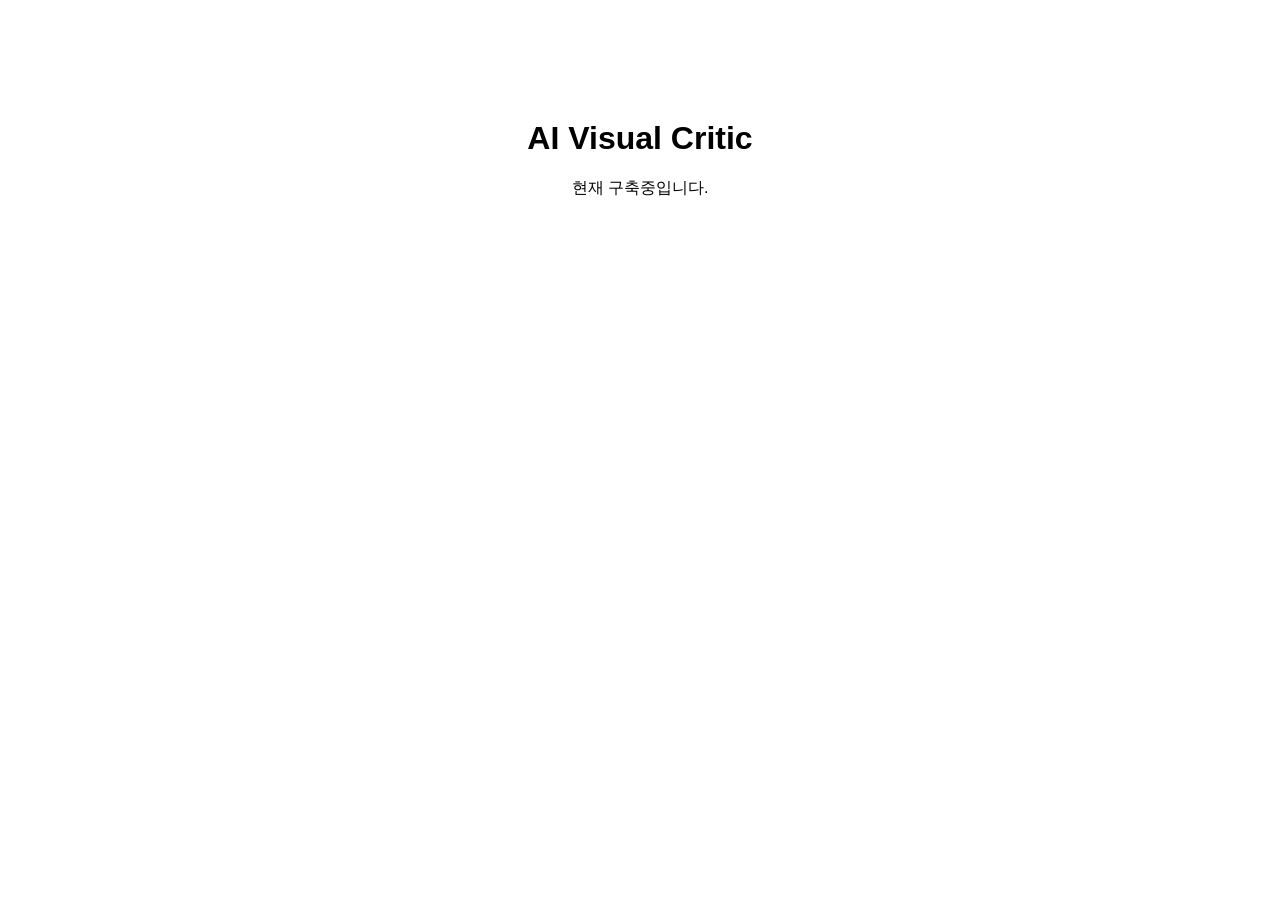
==== index.html @ 06d91461 "Create index.html" ====
<!DOCTYPE html>
<html>
<head>
<meta charset="UTF-8">
<title>AI Visual Critic</title>
</head>
<body style="text-align:center; margin-top:120px; font-family:Arial;">
<h1>AI Visual Critic</h1>
<p>현재 구축중입니다.</p>
</body>
</html>
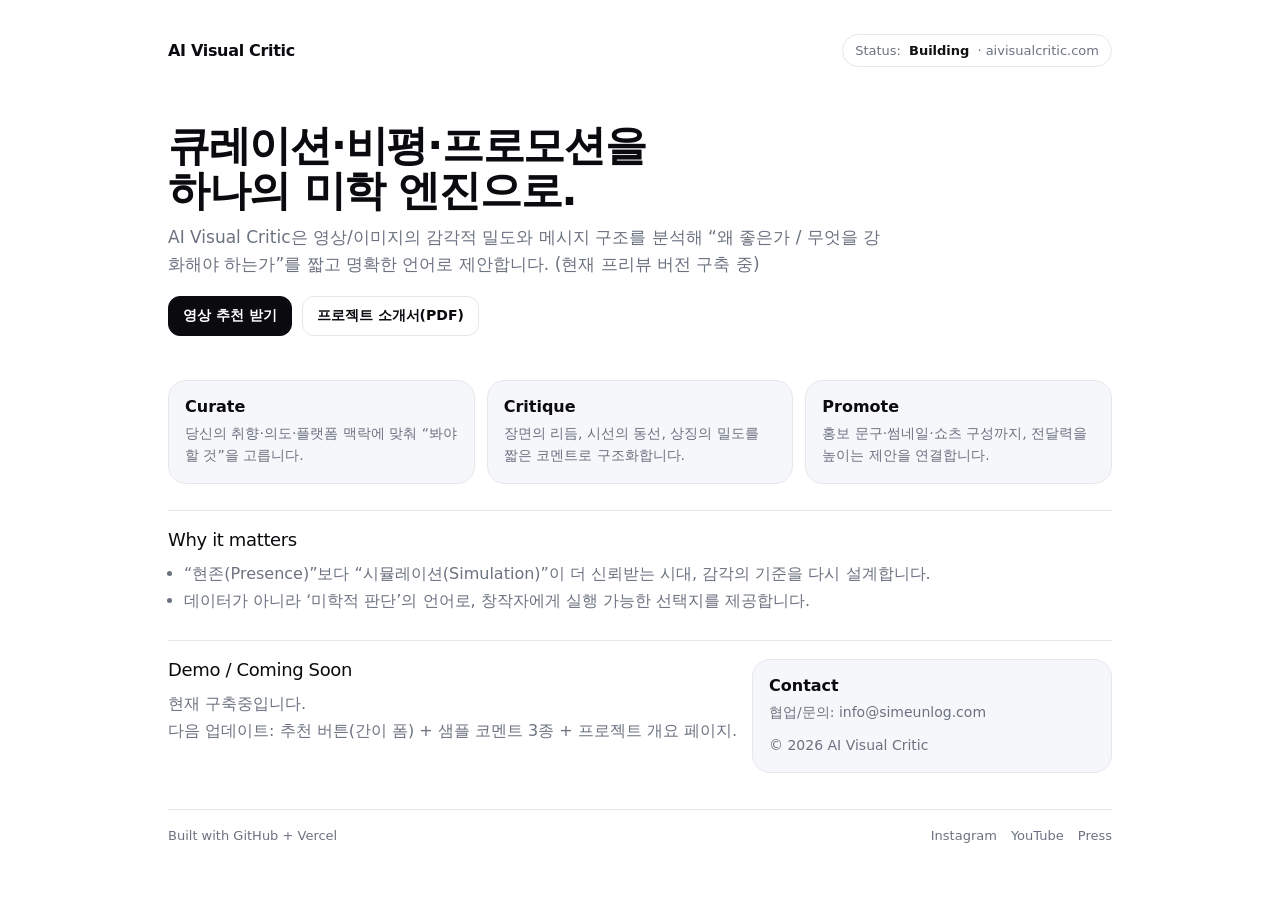
==== commit 51ed6f85: "Update index.html" ====
--- a/index.html
+++ b/index.html
@@ -1,11 +1,110 @@
 <!DOCTYPE html>
-<html>
+<html lang="ko">
 <head>
-<meta charset="UTF-8">
-<title>AI Visual Critic</title>
+  <meta charset="UTF-8" />
+  <meta name="viewport" content="width=device-width, initial-scale=1" />
+  <title>AI Visual Critic</title>
+  <meta name="description" content="AI Visual Critic — 큐레이션·비평·프로모션을 하나의 파이프라인으로 묶는 영상/미학 엔진." />
+  <style>
+    :root { --fg:#0b0b0f; --muted:#6b7280; --bg:#ffffff; --card:#f6f7fb; --line:#e5e7eb; }
+    *{box-sizing:border-box}
+    body{margin:0;font-family:system-ui,-apple-system,Segoe UI,Roboto,Apple SD Gothic Neo,Noto Sans KR,Arial,sans-serif;color:var(--fg);background:var(--bg)}
+    a{color:inherit;text-decoration:none}
+    .wrap{max-width:980px;margin:0 auto;padding:28px 18px 60px}
+    .top{display:flex;align-items:center;justify-content:space-between;gap:12px;padding:6px 0 22px}
+    .brand{font-weight:800;letter-spacing:-.02em}
+    .pill{display:inline-flex;align-items:center;gap:8px;border:1px solid var(--line);padding:8px 12px;border-radius:999px;font-size:13px;color:var(--muted)}
+    .hero{padding:34px 0 18px}
+    h1{font-size:42px;line-height:1.08;margin:0 0 10px;letter-spacing:-.03em}
+    .tagline{font-size:17px;line-height:1.6;color:var(--muted);max-width:720px;margin:0 0 18px}
+    .btns{display:flex;flex-wrap:wrap;gap:10px;margin:18px 0 0}
+    .btn{border:1px solid var(--line);background:#fff;padding:10px 14px;border-radius:12px;font-weight:600;font-size:14px}
+    .btn.primary{background:var(--fg);color:#fff;border-color:var(--fg)}
+    .grid{display:grid;grid-template-columns:repeat(3,1fr);gap:12px;margin:26px 0 10px}
+    .card{background:var(--card);border:1px solid var(--line);border-radius:18px;padding:16px}
+    .k{font-weight:800;margin:0 0 6px}
+    .d{margin:0;color:var(--muted);line-height:1.6;font-size:14px}
+    .section{margin:26px 0 0;padding-top:18px;border-top:1px solid var(--line)}
+    .h2{font-size:18px;margin:0 0 10px;letter-spacing:-.02em}
+    .bul{margin:0;padding-left:16px;color:var(--muted);line-height:1.7}
+    .demo{display:flex;flex-wrap:wrap;gap:12px;align-items:flex-start;justify-content:space-between}
+    .note{color:var(--muted);line-height:1.7;margin:0}
+    .footer{margin-top:36px;padding-top:18px;border-top:1px solid var(--line);display:flex;flex-wrap:wrap;gap:10px;justify-content:space-between;color:var(--muted);font-size:13px}
+    .links{display:flex;gap:14px;flex-wrap:wrap}
+    @media (max-width:860px){ .grid{grid-template-columns:1fr} h1{font-size:34px} }
+  </style>
 </head>
-<body style="text-align:center; margin-top:120px; font-family:Arial;">
-<h1>AI Visual Critic</h1>
-<p>현재 구축중입니다.</p>
+<body>
+  <div class="wrap">
+    <div class="top">
+      <div class="brand">AI Visual Critic</div>
+      <div class="pill">Status: <b style="color:#111">Building</b> · aivisualcritic.com</div>
+    </div>
+
+    <div class="hero">
+      <h1>큐레이션·비평·프로모션을<br/>하나의 미학 엔진으로.</h1>
+      <p class="tagline">
+        AI Visual Critic은 영상/이미지의 감각적 밀도와 메시지 구조를 분석해
+        “왜 좋은가 / 무엇을 강화해야 하는가”를 짧고 명확한 언어로 제안합니다.
+        (현재 프리뷰 버전 구축 중)
+      </p>
+
+      <div class="btns">
+        <a class="btn primary" href="#" onclick="alert('준비 중입니다.');return false;">영상 추천 받기</a>
+        <a class="btn" href="#" onclick="alert('소개서 링크를 붙여넣으면 됩니다.');return false;">프로젝트 소개서(PDF)</a>
+      </div>
+    </div>
+
+    <div class="grid">
+      <div class="card">
+        <p class="k">Curate</p>
+        <p class="d">당신의 취향·의도·플랫폼 맥락에 맞춰 “봐야 할 것”을 고릅니다.</p>
+      </div>
+      <div class="card">
+        <p class="k">Critique</p>
+        <p class="d">장면의 리듬, 시선의 동선, 상징의 밀도를 짧은 코멘트로 구조화합니다.</p>
+      </div>
+      <div class="card">
+        <p class="k">Promote</p>
+        <p class="d">홍보 문구·썸네일·쇼츠 구성까지, 전달력을 높이는 제안을 연결합니다.</p>
+      </div>
+    </div>
+
+    <div class="section">
+      <p class="h2">Why it matters</p>
+      <ul class="bul">
+        <li>“현존(Presence)”보다 “시뮬레이션(Simulation)”이 더 신뢰받는 시대, 감각의 기준을 다시 설계합니다.</li>
+        <li>데이터가 아니라 ‘미학적 판단’의 언어로, 창작자에게 실행 가능한 선택지를 제공합니다.</li>
+      </ul>
+    </div>
+
+    <div class="section demo">
+      <div>
+        <p class="h2">Demo / Coming Soon</p>
+        <p class="note">
+          현재 구축중입니다.<br/>
+          다음 업데이트: 추천 버튼(간이 폼) + 샘플 코멘트 3종 + 프로젝트 개요 페이지.
+        </p>
+      </div>
+      <div class="card" style="min-width:260px;max-width:360px;flex:1">
+        <p class="k">Contact</p>
+        <p class="d">협업/문의: <a href="mailto:info@simeunlog.com">info@simeunlog.com</a></p>
+        <p class="d" style="margin-top:10px">© <span id="y"></span> AI Visual Critic</p>
+      </div>
+    </div>
+
+    <div class="footer">
+      <div>Built with GitHub + Vercel</div>
+      <div class="links">
+        <a href="#" onclick="alert('링크를 넣어주세요.');return false;">Instagram</a>
+        <a href="#" onclick="alert('링크를 넣어주세요.');return false;">YouTube</a>
+        <a href="#" onclick="alert('링크를 넣어주세요.');return false;">Press</a>
+      </div>
+    </div>
+  </div>
+
+  <script>
+    document.getElementById('y').textContent = new Date().getFullYear();
+  </script>
 </body>
 </html>
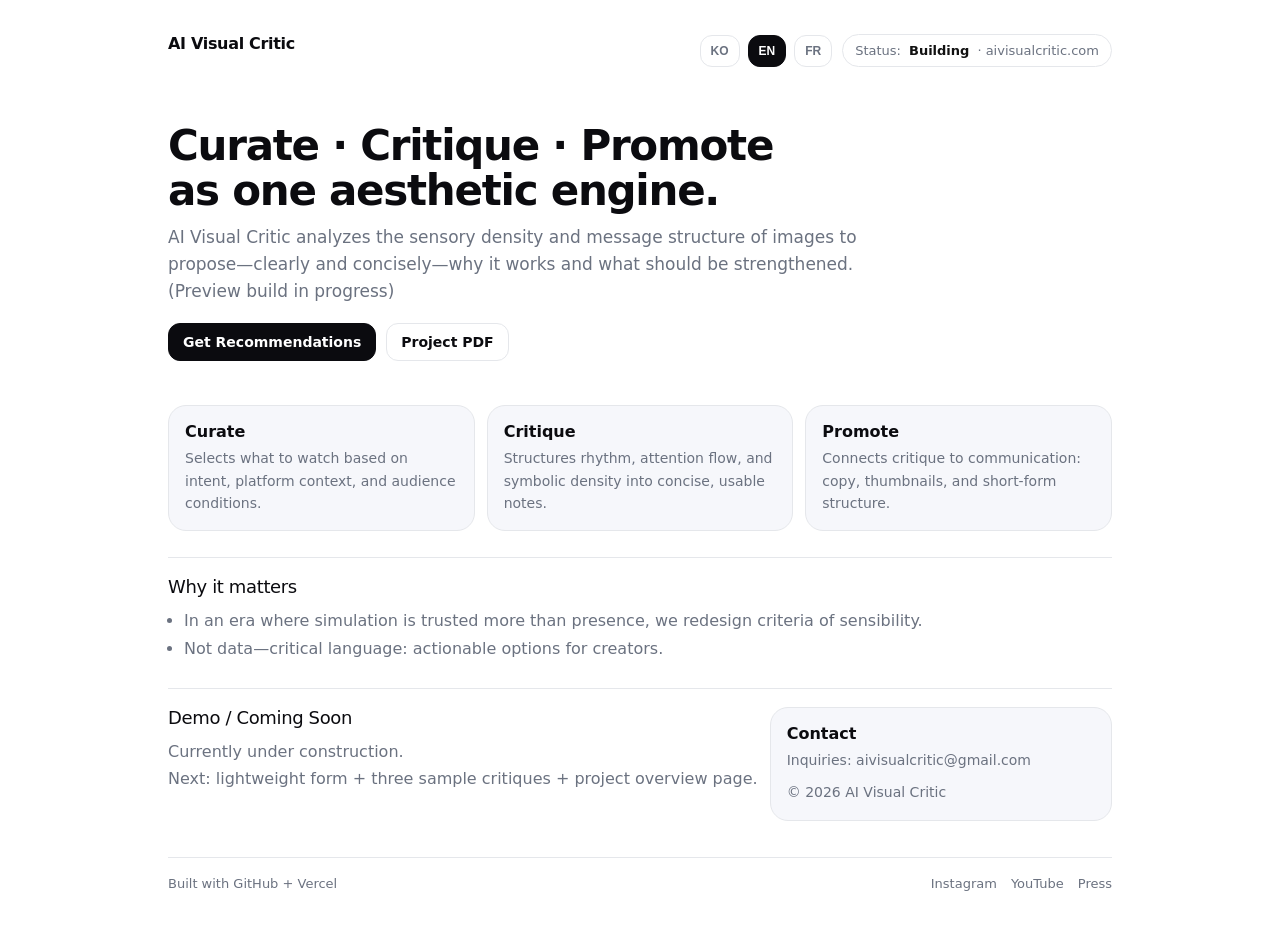
==== commit 0cd6bddd: "Update index.html" ====
--- a/index.html
+++ b/index.html
@@ -4,91 +4,112 @@
   <meta charset="UTF-8" />
   <meta name="viewport" content="width=device-width, initial-scale=1" />
   <title>AI Visual Critic</title>
-  <meta name="description" content="AI Visual Critic — 큐레이션·비평·프로모션을 하나의 파이프라인으로 묶는 영상/미학 엔진." />
+  <meta name="description" content="AI Visual Critic — 큐레이션·비평·프로모션을 하나의 미학 엔진으로." />
   <style>
     :root { --fg:#0b0b0f; --muted:#6b7280; --bg:#ffffff; --card:#f6f7fb; --line:#e5e7eb; }
     *{box-sizing:border-box}
     body{margin:0;font-family:system-ui,-apple-system,Segoe UI,Roboto,Apple SD Gothic Neo,Noto Sans KR,Arial,sans-serif;color:var(--fg);background:var(--bg)}
     a{color:inherit;text-decoration:none}
     .wrap{max-width:980px;margin:0 auto;padding:28px 18px 60px}
-    .top{display:flex;align-items:center;justify-content:space-between;gap:12px;padding:6px 0 22px}
+    .top{display:flex;align-items:flex-start;justify-content:space-between;gap:12px;padding:6px 0 22px}
     .brand{font-weight:800;letter-spacing:-.02em}
-    .pill{display:inline-flex;align-items:center;gap:8px;border:1px solid var(--line);padding:8px 12px;border-radius:999px;font-size:13px;color:var(--muted)}
+    .right{display:flex;align-items:center;gap:10px;flex-wrap:wrap;justify-content:flex-end}
+    .pill{display:inline-flex;align-items:center;gap:8px;border:1px solid var(--line);padding:8px 12px;border-radius:999px;font-size:13px;color:var(--muted);white-space:nowrap}
+    .lang{display:flex;gap:8px;flex-wrap:wrap}
+    .lbtn{border:1px solid var(--line);background:#fff;padding:8px 10px;border-radius:12px;font-weight:800;font-size:12px;color:var(--muted);cursor:pointer}
+    .lbtn.active{background:var(--fg);border-color:var(--fg);color:#fff}
     .hero{padding:34px 0 18px}
     h1{font-size:42px;line-height:1.08;margin:0 0 10px;letter-spacing:-.03em}
-    .tagline{font-size:17px;line-height:1.6;color:var(--muted);max-width:720px;margin:0 0 18px}
+    .tagline{font-size:17px;line-height:1.6;color:var(--muted);max-width:760px;margin:0 0 18px}
     .btns{display:flex;flex-wrap:wrap;gap:10px;margin:18px 0 0}
-    .btn{border:1px solid var(--line);background:#fff;padding:10px 14px;border-radius:12px;font-weight:600;font-size:14px}
+    .btn{border:1px solid var(--line);background:#fff;padding:10px 14px;border-radius:12px;font-weight:800;font-size:14px}
     .btn.primary{background:var(--fg);color:#fff;border-color:var(--fg)}
     .grid{display:grid;grid-template-columns:repeat(3,1fr);gap:12px;margin:26px 0 10px}
     .card{background:var(--card);border:1px solid var(--line);border-radius:18px;padding:16px}
-    .k{font-weight:800;margin:0 0 6px}
+    .k{font-weight:900;margin:0 0 6px}
     .d{margin:0;color:var(--muted);line-height:1.6;font-size:14px}
     .section{margin:26px 0 0;padding-top:18px;border-top:1px solid var(--line)}
     .h2{font-size:18px;margin:0 0 10px;letter-spacing:-.02em}
     .bul{margin:0;padding-left:16px;color:var(--muted);line-height:1.7}
     .demo{display:flex;flex-wrap:wrap;gap:12px;align-items:flex-start;justify-content:space-between}
-    .note{color:var(--muted);line-height:1.7;margin:0}
+    .note{color:var(--muted);line-height:1.7;margin:0;max-width:620px}
     .footer{margin-top:36px;padding-top:18px;border-top:1px solid var(--line);display:flex;flex-wrap:wrap;gap:10px;justify-content:space-between;color:var(--muted);font-size:13px}
     .links{display:flex;gap:14px;flex-wrap:wrap}
-    @media (max-width:860px){ .grid{grid-template-columns:1fr} h1{font-size:34px} }
+    @media (max-width:860px){
+      .grid{grid-template-columns:1fr}
+      h1{font-size:34px}
+      .top{align-items:flex-start}
+      .right{justify-content:flex-start}
+    }
   </style>
 </head>
 <body>
   <div class="wrap">
     <div class="top">
       <div class="brand">AI Visual Critic</div>
-      <div class="pill">Status: <b style="color:#111">Building</b> · aivisualcritic.com</div>
-    </div>
-
+
+      <div class="right">
+        <div class="lang" role="tablist" aria-label="Language selector">
+          <button class="lbtn" id="btn-ko" data-lang="ko" role="tab">KO</button>
+          <button class="lbtn" id="btn-en" data-lang="en" role="tab">EN</button>
+          <button class="lbtn" id="btn-fr" data-lang="fr" role="tab">FR</button>
+        </div>
+        <div class="pill" id="statusPill">Status: <b style="color:#111">Building</b> · aivisualcritic.com</div>
+      </div>
+    </div>
+
+    <!-- HERO -->
     <div class="hero">
-      <h1>큐레이션·비평·프로모션을<br/>하나의 미학 엔진으로.</h1>
-      <p class="tagline">
-        AI Visual Critic은 영상/이미지의 감각적 밀도와 메시지 구조를 분석해
-        “왜 좋은가 / 무엇을 강화해야 하는가”를 짧고 명확한 언어로 제안합니다.
-        (현재 프리뷰 버전 구축 중)
+      <h1 id="heroTitle">큐레이션·비평·프로모션을<br/>하나의 미학 엔진으로.</h1>
+      <p class="tagline" id="heroDesc">
+        AI Visual Critic은 영상/이미지의 감각적 밀도와 메시지 구조를 분석해 “왜 좋은가 / 무엇을 강화해야 하는가”를 짧고 명확한 언어로 제안합니다. (현재 프리뷰 버전 구축 중)
       </p>
 
       <div class="btns">
-        <a class="btn primary" href="#" onclick="alert('준비 중입니다.');return false;">영상 추천 받기</a>
-        <a class="btn" href="#" onclick="alert('소개서 링크를 붙여넣으면 됩니다.');return false;">프로젝트 소개서(PDF)</a>
-      </div>
-    </div>
-
+        <a class="btn primary" href="#" id="btnDemo">영상 추천 받기</a>
+        <a class="btn" href="#" id="btnPdf">프로젝트 소개서(PDF)</a>
+      </div>
+    </div>
+
+    <!-- 3 CARDS -->
     <div class="grid">
       <div class="card">
-        <p class="k">Curate</p>
-        <p class="d">당신의 취향·의도·플랫폼 맥락에 맞춰 “봐야 할 것”을 고릅니다.</p>
+        <p class="k" id="c1Title">Curate</p>
+        <p class="d" id="c1Desc">당신의 취향·의도·플랫폼 맥락에 맞춰 “봐야 할 것”을 고릅니다.</p>
       </div>
       <div class="card">
-        <p class="k">Critique</p>
-        <p class="d">장면의 리듬, 시선의 동선, 상징의 밀도를 짧은 코멘트로 구조화합니다.</p>
+        <p class="k" id="c2Title">Critique</p>
+        <p class="d" id="c2Desc">장면의 리듬, 시선의 동선, 상징의 밀도를 짧은 코멘트로 구조화합니다.</p>
       </div>
       <div class="card">
-        <p class="k">Promote</p>
-        <p class="d">홍보 문구·썸네일·쇼츠 구성까지, 전달력을 높이는 제안을 연결합니다.</p>
-      </div>
-    </div>
-
+        <p class="k" id="c3Title">Promote</p>
+        <p class="d" id="c3Desc">홍보 문구·썸네일·쇼츠 구성까지, 전달력을 높이는 제안을 연결합니다.</p>
+      </div>
+    </div>
+
+    <!-- WHY IT MATTERS -->
     <div class="section">
-      <p class="h2">Why it matters</p>
+      <p class="h2" id="whyTitle">Why it matters</p>
       <ul class="bul">
-        <li>“현존(Presence)”보다 “시뮬레이션(Simulation)”이 더 신뢰받는 시대, 감각의 기준을 다시 설계합니다.</li>
-        <li>데이터가 아니라 ‘미학적 판단’의 언어로, 창작자에게 실행 가능한 선택지를 제공합니다.</li>
+        <li id="why1">“현존(Presence)”보다 “시뮬레이션(Simulation)”이 더 신뢰받는 시대, 감각의 기준을 다시 설계합니다.</li>
+        <li id="why2">데이터가 아니라 ‘미학적 판단’의 언어로, 창작자에게 실행 가능한 선택지를 제공합니다.</li>
       </ul>
     </div>
 
+    <!-- DEMO / CONTACT -->
     <div class="section demo">
       <div>
-        <p class="h2">Demo / Coming Soon</p>
-        <p class="note">
+        <p class="h2" id="demoTitle">Demo / Coming Soon</p>
+        <p class="note" id="demoDesc">
           현재 구축중입니다.<br/>
           다음 업데이트: 추천 버튼(간이 폼) + 샘플 코멘트 3종 + 프로젝트 개요 페이지.
         </p>
       </div>
       <div class="card" style="min-width:260px;max-width:360px;flex:1">
-        <p class="k">Contact</p>
-        <p class="d">협업/문의: <a href="mailto:info@simeunlog.com">info@simeunlog.com</a></p>
+        <p class="k" id="contactTitle">Contact</p>
+        <p class="d" id="contactLine">
+          협업/문의: <a href="mailto:aivisualcritic@gmail.com">aivisualcritic@gmail.com</a>
+        </p>
         <p class="d" style="margin-top:10px">© <span id="y"></span> AI Visual Critic</p>
       </div>
     </div>
@@ -96,15 +117,156 @@
     <div class="footer">
       <div>Built with GitHub + Vercel</div>
       <div class="links">
-        <a href="#" onclick="alert('링크를 넣어주세요.');return false;">Instagram</a>
-        <a href="#" onclick="alert('링크를 넣어주세요.');return false;">YouTube</a>
-        <a href="#" onclick="alert('링크를 넣어주세요.');return false;">Press</a>
+        <a href="#" id="linkIg">Instagram</a>
+        <a href="#" id="linkYt">YouTube</a>
+        <a href="#" id="linkPress">Press</a>
       </div>
     </div>
   </div>
 
   <script>
+    // Year
     document.getElementById('y').textContent = new Date().getFullYear();
+
+    // Alert buttons (as requested)
+    function comingSoon(msg){
+      alert(msg);
+    }
+
+    // Wire buttons
+    document.getElementById('btnDemo').addEventListener('click', function(e){
+      e.preventDefault();
+      comingSoon(currentLang === 'ko' ? '준비 중입니다.' :
+                 currentLang === 'fr' ? 'Bientôt disponible.' : 'Coming soon.');
+    });
+    document.getElementById('btnPdf').addEventListener('click', function(e){
+      e.preventDefault();
+      comingSoon(currentLang === 'ko' ? '소개서 링크를 붙여넣으면 됩니다.' :
+                 currentLang === 'fr' ? 'Ajoutez ici le lien du PDF.' : 'Attach your PDF link here.');
+    });
+    document.getElementById('linkIg').addEventListener('click', function(e){ e.preventDefault(); comingSoon(currentLang==='ko'?'링크를 넣어주세요.':(currentLang==='fr'?'Ajoutez le lien.':'Add your link.')); });
+    document.getElementById('linkYt').addEventListener('click', function(e){ e.preventDefault(); comingSoon(currentLang==='ko'?'링크를 넣어주세요.':(currentLang==='fr'?'Ajoutez le lien.':'Add your link.')); });
+    document.getElementById('linkPress').addEventListener('click', function(e){ e.preventDefault(); comingSoon(currentLang==='ko'?'링크를 넣어주세요.':(currentLang==='fr'?'Ajoutez le lien.':'Add your link.')); });
+
+    // Translations
+    const T = {
+      ko: {
+        heroTitle: "큐레이션·비평·프로모션을<br/>하나의 미학 엔진으로.",
+        heroDesc: "AI Visual Critic은 영상/이미지의 감각적 밀도와 메시지 구조를 분석해 “왜 좋은가 / 무엇을 강화해야 하는가”를 짧고 명확한 언어로 제안합니다. (현재 프리뷰 버전 구축 중)",
+        btnDemo: "영상 추천 받기",
+        btnPdf: "프로젝트 소개서(PDF)",
+        c1Title: "Curate",
+        c1Desc: "당신의 취향·의도·플랫폼 맥락에 맞춰 “봐야 할 것”을 고릅니다.",
+        c2Title: "Critique",
+        c2Desc: "장면의 리듬, 시선의 동선, 상징의 밀도를 짧은 코멘트로 구조화합니다.",
+        c3Title: "Promote",
+        c3Desc: "홍보 문구·썸네일·쇼츠 구성까지, 전달력을 높이는 제안을 연결합니다.",
+        whyTitle: "Why it matters",
+        why1: "“현존(Presence)”보다 “시뮬레이션(Simulation)”이 더 신뢰받는 시대, 감각의 기준을 다시 설계합니다.",
+        why2: "데이터가 아니라 ‘미학적 판단’의 언어로, 창작자에게 실행 가능한 선택지를 제공합니다.",
+        demoTitle: "Demo / Coming Soon",
+        demoDesc: "현재 구축중입니다.<br/>다음 업데이트: 추천 버튼(간이 폼) + 샘플 코멘트 3종 + 프로젝트 개요 페이지.",
+        contactTitle: "Contact",
+        contactLine: '협업/문의: <a href="mailto:aivisualcritic@gmail.com">aivisualcritic@gmail.com</a>'
+      },
+      en: {
+        heroTitle: "Curate · Critique · Promote<br/>as one aesthetic engine.",
+        heroDesc: "AI Visual Critic analyzes the sensory density and message structure of images to propose—clearly and concisely—why it works and what should be strengthened. (Preview build in progress)",
+        btnDemo: "Get Recommendations",
+        btnPdf: "Project PDF",
+        c1Title: "Curate",
+        c1Desc: "Selects what to watch based on intent, platform context, and audience conditions.",
+        c2Title: "Critique",
+        c2Desc: "Structures rhythm, attention flow, and symbolic density into concise, usable notes.",
+        c3Title: "Promote",
+        c3Desc: "Connects critique to communication: copy, thumbnails, and short-form structure.",
+        whyTitle: "Why it matters",
+        why1: "In an era where simulation is trusted more than presence, we redesign criteria of sensibility.",
+        why2: "Not data—critical language: actionable options for creators.",
+        demoTitle: "Demo / Coming Soon",
+        demoDesc: "Currently under construction.<br/>Next: lightweight form + three sample critiques + project overview page.",
+        contactTitle: "Contact",
+        contactLine: 'Inquiries: <a href="mailto:aivisualcritic@gmail.com">aivisualcritic@gmail.com</a>'
+      },
+      fr: {
+        heroTitle: "Curater · Critiquer · Promouvoir<br/>comme un seul moteur esthétique.",
+        heroDesc: "AI Visual Critic analyse la densité sensible et la structure du message pour formuler, avec concision et clarté, pourquoi cela fonctionne et ce qui doit être renforcé. (Prévisualisation en cours)",
+        btnDemo: "Recevoir des recommandations",
+        btnPdf: "PDF du projet",
+        c1Title: "Curate",
+        c1Desc: "Sélectionne ce qu’il faut voir selon l’intention, le contexte de plateforme et l’audience.",
+        c2Title: "Critique",
+        c2Desc: "Structure le rythme, la trajectoire du regard et la densité symbolique en notes brèves et opératoires.",
+        c3Title: "Promote",
+        c3Desc: "Relie la critique à la diffusion : texte, vignette, formats courts.",
+        whyTitle: "Pourquoi cela compte",
+        why1: "À l’époque où la simulation inspire plus de confiance que la présence, nous redessinons les critères du sensible.",
+        why2: "Non pas des données, mais un langage critique : des options opératoires pour les créateurs.",
+        demoTitle: "Démo / Bientôt",
+        demoDesc: "En cours de construction.<br/>Prochainement : formulaire léger + trois critiques exemples + page de présentation.",
+        contactTitle: "Contact",
+        contactLine: 'Contact : <a href="mailto:aivisualcritic@gmail.com">aivisualcritic@gmail.com</a>'
+      }
+    };
+
+    const keys = [
+      "heroTitle","heroDesc","btnDemo","btnPdf",
+      "c1Title","c1Desc","c2Title","c2Desc","c3Title","c3Desc",
+      "whyTitle","why1","why2",
+      "demoTitle","demoDesc",
+      "contactTitle","contactLine"
+    ];
+
+    let currentLang = "ko";
+
+    function setLang(lang){
+      if(!T[lang]) lang = "ko";
+      currentLang = lang;
+
+      // toggle buttons
+      document.querySelectorAll('.lbtn').forEach(b => {
+        const on = b.dataset.lang === lang;
+        b.classList.toggle('active', on);
+        b.setAttribute('aria-selected', on ? 'true' : 'false');
+      });
+
+      // apply translations
+      const dict = T[lang];
+      keys.forEach(k => {
+        const el = document.getElementById(k);
+        if(!el) return;
+        if(k === "contactLine"){
+          el.innerHTML = dict[k];
+        } else {
+          el.innerHTML = dict[k];
+        }
+      });
+
+      // set html lang
+      document.documentElement.lang = lang;
+
+      // persist
+      const url = new URL(window.location.href);
+      url.searchParams.set('lang', lang);
+      window.history.replaceState({}, '', url.toString());
+      localStorage.setItem('lang', lang);
+    }
+
+    // wire language buttons
+    document.querySelectorAll('.lbtn').forEach(btn => {
+      btn.addEventListener('click', () => setLang(btn.dataset.lang));
+    });
+
+    // init language: url > storage > browser
+    const urlLang = new URL(window.location.href).searchParams.get('lang');
+    const stored = localStorage.getItem('lang');
+    const nav = (navigator.language || 'ko').toLowerCase();
+    const browser = nav.startsWith('fr') ? 'fr' : (nav.startsWith('en') ? 'en' : 'ko');
+    const init = (urlLang === 'ko' || urlLang === 'en' || urlLang === 'fr') ? urlLang
+               : (stored === 'ko' || stored === 'en' || stored === 'fr') ? stored
+               : browser;
+
+    setLang(init);
   </script>
 </body>
 </html>
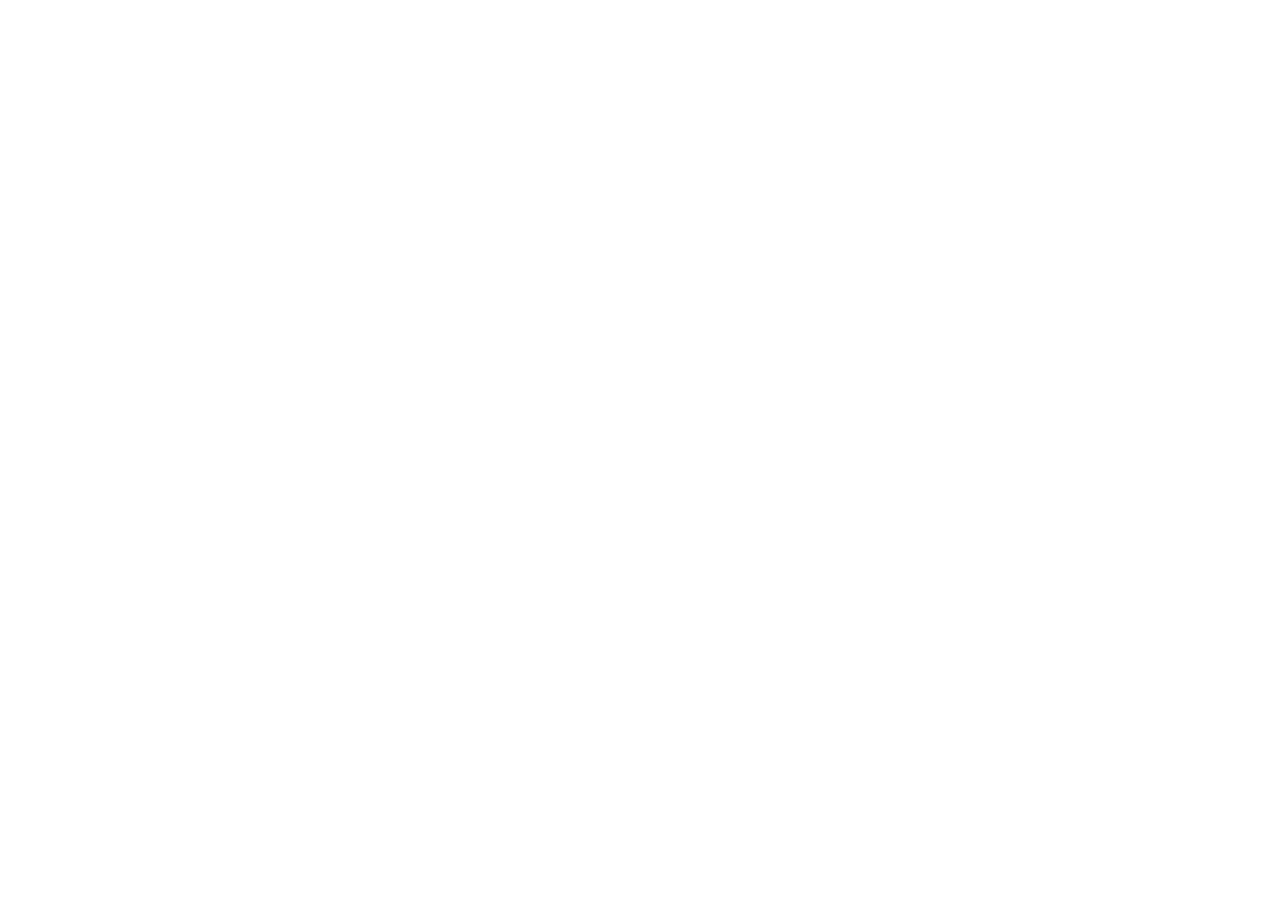
==== commit 778e5d5b: "first commit" ====
--- a/index.html
+++ b/index.html
@@ -1,272 +1,13 @@
-<!DOCTYPE html>
-<html lang="ko">
-<head>
-  <meta charset="UTF-8" />
-  <meta name="viewport" content="width=device-width, initial-scale=1" />
-  <title>AI Visual Critic</title>
-  <meta name="description" content="AI Visual Critic — 큐레이션·비평·프로모션을 하나의 미학 엔진으로." />
-  <style>
-    :root { --fg:#0b0b0f; --muted:#6b7280; --bg:#ffffff; --card:#f6f7fb; --line:#e5e7eb; }
-    *{box-sizing:border-box}
-    body{margin:0;font-family:system-ui,-apple-system,Segoe UI,Roboto,Apple SD Gothic Neo,Noto Sans KR,Arial,sans-serif;color:var(--fg);background:var(--bg)}
-    a{color:inherit;text-decoration:none}
-    .wrap{max-width:980px;margin:0 auto;padding:28px 18px 60px}
-    .top{display:flex;align-items:flex-start;justify-content:space-between;gap:12px;padding:6px 0 22px}
-    .brand{font-weight:800;letter-spacing:-.02em}
-    .right{display:flex;align-items:center;gap:10px;flex-wrap:wrap;justify-content:flex-end}
-    .pill{display:inline-flex;align-items:center;gap:8px;border:1px solid var(--line);padding:8px 12px;border-radius:999px;font-size:13px;color:var(--muted);white-space:nowrap}
-    .lang{display:flex;gap:8px;flex-wrap:wrap}
-    .lbtn{border:1px solid var(--line);background:#fff;padding:8px 10px;border-radius:12px;font-weight:800;font-size:12px;color:var(--muted);cursor:pointer}
-    .lbtn.active{background:var(--fg);border-color:var(--fg);color:#fff}
-    .hero{padding:34px 0 18px}
-    h1{font-size:42px;line-height:1.08;margin:0 0 10px;letter-spacing:-.03em}
-    .tagline{font-size:17px;line-height:1.6;color:var(--muted);max-width:760px;margin:0 0 18px}
-    .btns{display:flex;flex-wrap:wrap;gap:10px;margin:18px 0 0}
-    .btn{border:1px solid var(--line);background:#fff;padding:10px 14px;border-radius:12px;font-weight:800;font-size:14px}
-    .btn.primary{background:var(--fg);color:#fff;border-color:var(--fg)}
-    .grid{display:grid;grid-template-columns:repeat(3,1fr);gap:12px;margin:26px 0 10px}
-    .card{background:var(--card);border:1px solid var(--line);border-radius:18px;padding:16px}
-    .k{font-weight:900;margin:0 0 6px}
-    .d{margin:0;color:var(--muted);line-height:1.6;font-size:14px}
-    .section{margin:26px 0 0;padding-top:18px;border-top:1px solid var(--line)}
-    .h2{font-size:18px;margin:0 0 10px;letter-spacing:-.02em}
-    .bul{margin:0;padding-left:16px;color:var(--muted);line-height:1.7}
-    .demo{display:flex;flex-wrap:wrap;gap:12px;align-items:flex-start;justify-content:space-between}
-    .note{color:var(--muted);line-height:1.7;margin:0;max-width:620px}
-    .footer{margin-top:36px;padding-top:18px;border-top:1px solid var(--line);display:flex;flex-wrap:wrap;gap:10px;justify-content:space-between;color:var(--muted);font-size:13px}
-    .links{display:flex;gap:14px;flex-wrap:wrap}
-    @media (max-width:860px){
-      .grid{grid-template-columns:1fr}
-      h1{font-size:34px}
-      .top{align-items:flex-start}
-      .right{justify-content:flex-start}
-    }
-  </style>
-</head>
-<body>
-  <div class="wrap">
-    <div class="top">
-      <div class="brand">AI Visual Critic</div>
+<!doctype html>
+<html lang="en">
+  <head>
+    <meta charset="UTF-8" />
+    <meta name="viewport" content="width=device-width, initial-scale=1.0" />
+    <title>My Google AI Studio App</title>
+  </head>
+  <body>
+    <div id="root"></div>
+    <script type="module" src="/src/main.tsx"></script>
+  </body>
+</html>
 
-      <div class="right">
-        <div class="lang" role="tablist" aria-label="Language selector">
-          <button class="lbtn" id="btn-ko" data-lang="ko" role="tab">KO</button>
-          <button class="lbtn" id="btn-en" data-lang="en" role="tab">EN</button>
-          <button class="lbtn" id="btn-fr" data-lang="fr" role="tab">FR</button>
-        </div>
-        <div class="pill" id="statusPill">Status: <b style="color:#111">Building</b> · aivisualcritic.com</div>
-      </div>
-    </div>
-
-    <!-- HERO -->
-    <div class="hero">
-      <h1 id="heroTitle">큐레이션·비평·프로모션을<br/>하나의 미학 엔진으로.</h1>
-      <p class="tagline" id="heroDesc">
-        AI Visual Critic은 영상/이미지의 감각적 밀도와 메시지 구조를 분석해 “왜 좋은가 / 무엇을 강화해야 하는가”를 짧고 명확한 언어로 제안합니다. (현재 프리뷰 버전 구축 중)
-      </p>
-
-      <div class="btns">
-        <a class="btn primary" href="#" id="btnDemo">영상 추천 받기</a>
-        <a class="btn" href="#" id="btnPdf">프로젝트 소개서(PDF)</a>
-      </div>
-    </div>
-
-    <!-- 3 CARDS -->
-    <div class="grid">
-      <div class="card">
-        <p class="k" id="c1Title">Curate</p>
-        <p class="d" id="c1Desc">당신의 취향·의도·플랫폼 맥락에 맞춰 “봐야 할 것”을 고릅니다.</p>
-      </div>
-      <div class="card">
-        <p class="k" id="c2Title">Critique</p>
-        <p class="d" id="c2Desc">장면의 리듬, 시선의 동선, 상징의 밀도를 짧은 코멘트로 구조화합니다.</p>
-      </div>
-      <div class="card">
-        <p class="k" id="c3Title">Promote</p>
-        <p class="d" id="c3Desc">홍보 문구·썸네일·쇼츠 구성까지, 전달력을 높이는 제안을 연결합니다.</p>
-      </div>
-    </div>
-
-    <!-- WHY IT MATTERS -->
-    <div class="section">
-      <p class="h2" id="whyTitle">Why it matters</p>
-      <ul class="bul">
-        <li id="why1">“현존(Presence)”보다 “시뮬레이션(Simulation)”이 더 신뢰받는 시대, 감각의 기준을 다시 설계합니다.</li>
-        <li id="why2">데이터가 아니라 ‘미학적 판단’의 언어로, 창작자에게 실행 가능한 선택지를 제공합니다.</li>
-      </ul>
-    </div>
-
-    <!-- DEMO / CONTACT -->
-    <div class="section demo">
-      <div>
-        <p class="h2" id="demoTitle">Demo / Coming Soon</p>
-        <p class="note" id="demoDesc">
-          현재 구축중입니다.<br/>
-          다음 업데이트: 추천 버튼(간이 폼) + 샘플 코멘트 3종 + 프로젝트 개요 페이지.
-        </p>
-      </div>
-      <div class="card" style="min-width:260px;max-width:360px;flex:1">
-        <p class="k" id="contactTitle">Contact</p>
-        <p class="d" id="contactLine">
-          협업/문의: <a href="mailto:aivisualcritic@gmail.com">aivisualcritic@gmail.com</a>
-        </p>
-        <p class="d" style="margin-top:10px">© <span id="y"></span> AI Visual Critic</p>
-      </div>
-    </div>
-
-    <div class="footer">
-      <div>Built with GitHub + Vercel</div>
-      <div class="links">
-        <a href="#" id="linkIg">Instagram</a>
-        <a href="#" id="linkYt">YouTube</a>
-        <a href="#" id="linkPress">Press</a>
-      </div>
-    </div>
-  </div>
-
-  <script>
-    // Year
-    document.getElementById('y').textContent = new Date().getFullYear();
-
-    // Alert buttons (as requested)
-    function comingSoon(msg){
-      alert(msg);
-    }
-
-    // Wire buttons
-    document.getElementById('btnDemo').addEventListener('click', function(e){
-      e.preventDefault();
-      comingSoon(currentLang === 'ko' ? '준비 중입니다.' :
-                 currentLang === 'fr' ? 'Bientôt disponible.' : 'Coming soon.');
-    });
-    document.getElementById('btnPdf').addEventListener('click', function(e){
-      e.preventDefault();
-      comingSoon(currentLang === 'ko' ? '소개서 링크를 붙여넣으면 됩니다.' :
-                 currentLang === 'fr' ? 'Ajoutez ici le lien du PDF.' : 'Attach your PDF link here.');
-    });
-    document.getElementById('linkIg').addEventListener('click', function(e){ e.preventDefault(); comingSoon(currentLang==='ko'?'링크를 넣어주세요.':(currentLang==='fr'?'Ajoutez le lien.':'Add your link.')); });
-    document.getElementById('linkYt').addEventListener('click', function(e){ e.preventDefault(); comingSoon(currentLang==='ko'?'링크를 넣어주세요.':(currentLang==='fr'?'Ajoutez le lien.':'Add your link.')); });
-    document.getElementById('linkPress').addEventListener('click', function(e){ e.preventDefault(); comingSoon(currentLang==='ko'?'링크를 넣어주세요.':(currentLang==='fr'?'Ajoutez le lien.':'Add your link.')); });
-
-    // Translations
-    const T = {
-      ko: {
-        heroTitle: "큐레이션·비평·프로모션을<br/>하나의 미학 엔진으로.",
-        heroDesc: "AI Visual Critic은 영상/이미지의 감각적 밀도와 메시지 구조를 분석해 “왜 좋은가 / 무엇을 강화해야 하는가”를 짧고 명확한 언어로 제안합니다. (현재 프리뷰 버전 구축 중)",
-        btnDemo: "영상 추천 받기",
-        btnPdf: "프로젝트 소개서(PDF)",
-        c1Title: "Curate",
-        c1Desc: "당신의 취향·의도·플랫폼 맥락에 맞춰 “봐야 할 것”을 고릅니다.",
-        c2Title: "Critique",
-        c2Desc: "장면의 리듬, 시선의 동선, 상징의 밀도를 짧은 코멘트로 구조화합니다.",
-        c3Title: "Promote",
-        c3Desc: "홍보 문구·썸네일·쇼츠 구성까지, 전달력을 높이는 제안을 연결합니다.",
-        whyTitle: "Why it matters",
-        why1: "“현존(Presence)”보다 “시뮬레이션(Simulation)”이 더 신뢰받는 시대, 감각의 기준을 다시 설계합니다.",
-        why2: "데이터가 아니라 ‘미학적 판단’의 언어로, 창작자에게 실행 가능한 선택지를 제공합니다.",
-        demoTitle: "Demo / Coming Soon",
-        demoDesc: "현재 구축중입니다.<br/>다음 업데이트: 추천 버튼(간이 폼) + 샘플 코멘트 3종 + 프로젝트 개요 페이지.",
-        contactTitle: "Contact",
-        contactLine: '협업/문의: <a href="mailto:aivisualcritic@gmail.com">aivisualcritic@gmail.com</a>'
-      },
-      en: {
-        heroTitle: "Curate · Critique · Promote<br/>as one aesthetic engine.",
-        heroDesc: "AI Visual Critic analyzes the sensory density and message structure of images to propose—clearly and concisely—why it works and what should be strengthened. (Preview build in progress)",
-        btnDemo: "Get Recommendations",
-        btnPdf: "Project PDF",
-        c1Title: "Curate",
-        c1Desc: "Selects what to watch based on intent, platform context, and audience conditions.",
-        c2Title: "Critique",
-        c2Desc: "Structures rhythm, attention flow, and symbolic density into concise, usable notes.",
-        c3Title: "Promote",
-        c3Desc: "Connects critique to communication: copy, thumbnails, and short-form structure.",
-        whyTitle: "Why it matters",
-        why1: "In an era where simulation is trusted more than presence, we redesign criteria of sensibility.",
-        why2: "Not data—critical language: actionable options for creators.",
-        demoTitle: "Demo / Coming Soon",
-        demoDesc: "Currently under construction.<br/>Next: lightweight form + three sample critiques + project overview page.",
-        contactTitle: "Contact",
-        contactLine: 'Inquiries: <a href="mailto:aivisualcritic@gmail.com">aivisualcritic@gmail.com</a>'
-      },
-      fr: {
-        heroTitle: "Curater · Critiquer · Promouvoir<br/>comme un seul moteur esthétique.",
-        heroDesc: "AI Visual Critic analyse la densité sensible et la structure du message pour formuler, avec concision et clarté, pourquoi cela fonctionne et ce qui doit être renforcé. (Prévisualisation en cours)",
-        btnDemo: "Recevoir des recommandations",
-        btnPdf: "PDF du projet",
-        c1Title: "Curate",
-        c1Desc: "Sélectionne ce qu’il faut voir selon l’intention, le contexte de plateforme et l’audience.",
-        c2Title: "Critique",
-        c2Desc: "Structure le rythme, la trajectoire du regard et la densité symbolique en notes brèves et opératoires.",
-        c3Title: "Promote",
-        c3Desc: "Relie la critique à la diffusion : texte, vignette, formats courts.",
-        whyTitle: "Pourquoi cela compte",
-        why1: "À l’époque où la simulation inspire plus de confiance que la présence, nous redessinons les critères du sensible.",
-        why2: "Non pas des données, mais un langage critique : des options opératoires pour les créateurs.",
-        demoTitle: "Démo / Bientôt",
-        demoDesc: "En cours de construction.<br/>Prochainement : formulaire léger + trois critiques exemples + page de présentation.",
-        contactTitle: "Contact",
-        contactLine: 'Contact : <a href="mailto:aivisualcritic@gmail.com">aivisualcritic@gmail.com</a>'
-      }
-    };
-
-    const keys = [
-      "heroTitle","heroDesc","btnDemo","btnPdf",
-      "c1Title","c1Desc","c2Title","c2Desc","c3Title","c3Desc",
-      "whyTitle","why1","why2",
-      "demoTitle","demoDesc",
-      "contactTitle","contactLine"
-    ];
-
-    let currentLang = "ko";
-
-    function setLang(lang){
-      if(!T[lang]) lang = "ko";
-      currentLang = lang;
-
-      // toggle buttons
-      document.querySelectorAll('.lbtn').forEach(b => {
-        const on = b.dataset.lang === lang;
-        b.classList.toggle('active', on);
-        b.setAttribute('aria-selected', on ? 'true' : 'false');
-      });
-
-      // apply translations
-      const dict = T[lang];
-      keys.forEach(k => {
-        const el = document.getElementById(k);
-        if(!el) return;
-        if(k === "contactLine"){
-          el.innerHTML = dict[k];
-        } else {
-          el.innerHTML = dict[k];
-        }
-      });
-
-      // set html lang
-      document.documentElement.lang = lang;
-
-      // persist
-      const url = new URL(window.location.href);
-      url.searchParams.set('lang', lang);
-      window.history.replaceState({}, '', url.toString());
-      localStorage.setItem('lang', lang);
-    }
-
-    // wire language buttons
-    document.querySelectorAll('.lbtn').forEach(btn => {
-      btn.addEventListener('click', () => setLang(btn.dataset.lang));
-    });
-
-    // init language: url > storage > browser
-    const urlLang = new URL(window.location.href).searchParams.get('lang');
-    const stored = localStorage.getItem('lang');
-    const nav = (navigator.language || 'ko').toLowerCase();
-    const browser = nav.startsWith('fr') ? 'fr' : (nav.startsWith('en') ? 'en' : 'ko');
-    const init = (urlLang === 'ko' || urlLang === 'en' || urlLang === 'fr') ? urlLang
-               : (stored === 'ko' || stored === 'en' || stored === 'fr') ? stored
-               : browser;
-
-    setLang(init);
-  </script>
-</body>
-</html>
